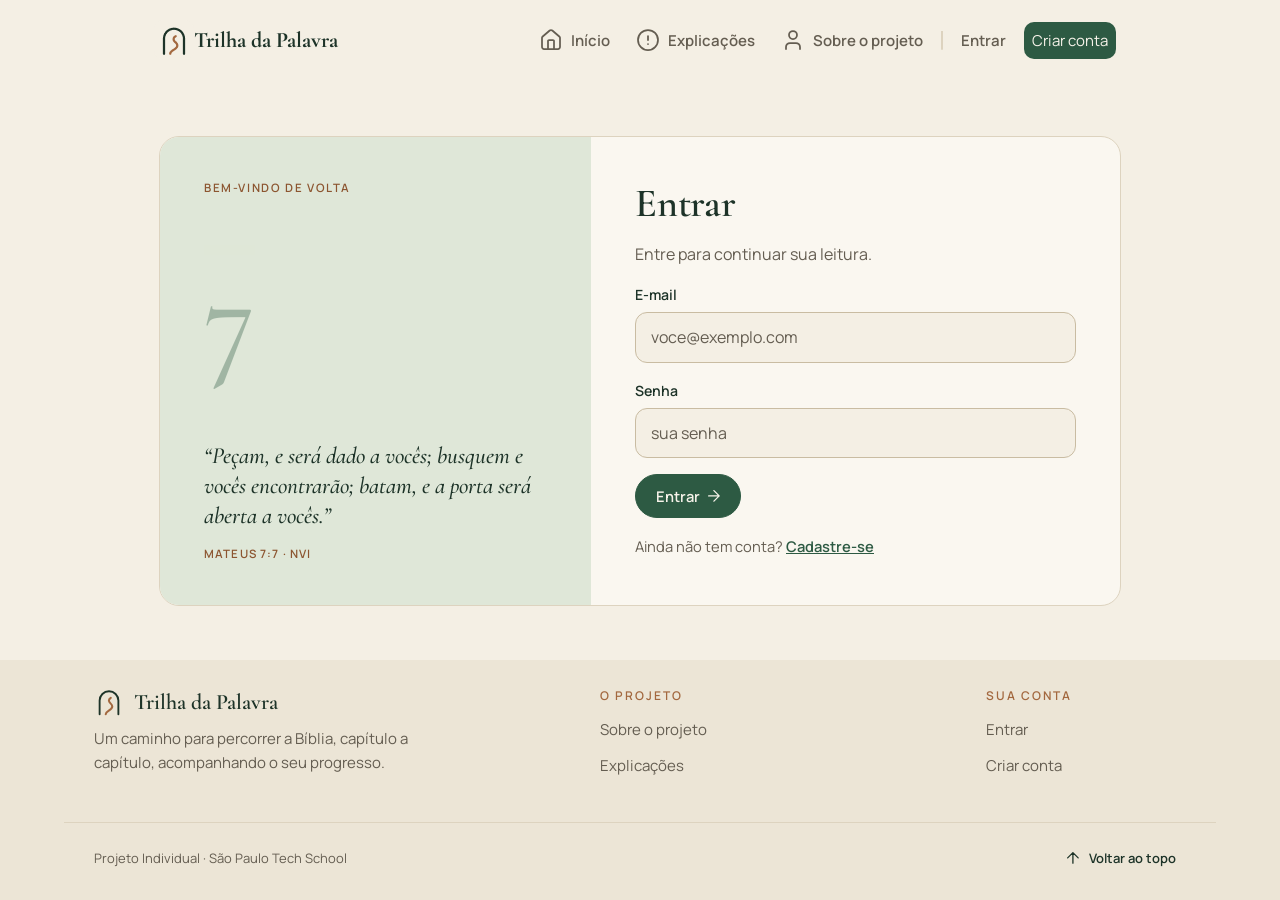
==== public/biblia.html @ 32810730 "feat: adiciona biblia.html e refatora links das páginas" ====
<!DOCTYPE html>
<html lang="pt-br">
<head>
    <meta charset="UTF-8">
    <meta name="viewport" content="width=device-width, initial-scale=1.0">
    <title>Bíblia - Trilha da Palavra</title>

    <link rel="stylesheet" href="./css/estilo.css">
    <link rel="stylesheet" href="./css/header.css">
    <link rel="stylesheet" href="./css/footer.css">
    <link rel="stylesheet" href="./css/biblia.css">

    <script src="./js/sessao.js"></script>
    <script>
        exigirLogin();
    </script>
</head>
<body>
    <header id="header" data-pagina="biblia"></header>
    <script src="./js/header.js"></script>

    <main class="biblia_container">
        <section class="biblia_titulo">
            <p class="biblia_titulo_rotulo">BÍBLIA</p>

            <h1>Livros e capítulos</h1>

            <p class="biblia_titulo_descricao">Escolha um livro e toque nos capítulos que você já leu na sua Bíblia. Toque de novo para desmarcar.</p>
        </section>

        <!-- PRÓXIMA LEITURA -->

        <section class="biblia_proxima">
            <span class="proxima_icone">
                <svg width="18" height="18" viewBox="0 0 18 18" fill="none" xmlns="http://www.w3.org/2000/svg">
                    <path d="M14.25 15.75L9 12.75L3.75 15.75V3.75C3.75 3.35218 3.90804 2.97064 4.18934 2.68934C4.47064 2.40804 4.85218 2.25 5.25 2.25H12.75C13.1478 2.25 13.5294 2.40804 13.8107 2.68934C14.092 2.97064 14.25 3.35218 14.25 3.75V15.75Z" stroke="currentColor" stroke-width="1.3125" stroke-linecap="round" stroke-linejoin="round"/>
                </svg>
            </span>

            <div class="proxima_texto">
                <p>Próxima leitura</p>

                <h2 id="proxima_nome">Carregando...</h2>
            </div>

            <div class="proxima_botoes">
                <button id="btn_marcar_proxima" class="botao botao_primario">
                    <svg width="18" height="18" viewBox="0 0 18 18" fill="none" xmlns="http://www.w3.org/2000/svg">
                        <path d="M15 4.5L6.75 12.75L3 9" stroke="currentColor" stroke-width="1.3125" stroke-linecap="round" stroke-linejoin="round"/>
                    </svg>

                    Marcar como lido
                </button>

                <button id="btn_abrir_proxima" class="botao">
                    Abrir
                </button>
            </div>
        </section>

        <section class="biblia_conteudo">

            <!-- LATERAL: BUSCA, TESTAMENTOS E LISTA DE LIVROS -->

            <aside class="biblia_lateral">
                <div class="lateral_busca">
                    <svg width="17" height="17" viewBox="0 0 17 17" fill="none" xmlns="http://www.w3.org/2000/svg">
                        <path d="M13.4583 7.79167C13.4583 10.9213 10.9213 13.4583 7.79167 13.4583C4.66205 13.4583 2.125 10.9213 2.125 7.79167C2.125 4.66205 4.66205 2.125 7.79167 2.125C10.9213 2.125 13.4583 4.66205 13.4583 7.79167Z" stroke="currentColor" stroke-width="1.23958" stroke-linecap="round" stroke-linejoin="round"/>
                        <path d="M14.875 14.875L11.8292 11.8292" stroke="currentColor" stroke-width="1.23958" stroke-linecap="round" stroke-linejoin="round"/>
                    </svg>

                    <input type="text" id="ipt_busca" placeholder="Buscar livro">
                </div>

                <div class="lateral_testamentos">
                    <button id="btn_antigo" class="ativo">Antigo</button>
                    <button id="btn_novo">Novo</button>
                </div>

                <p id="lista_titulo" class="lateral_rotulo">ANTIGO TESTAMENTO</p>

                <!-- O JavaScript gera a lista de livros com os dados do banco -->
                <ul id="lista_livros" class="lateral_livros"></ul>
            </aside>

            <!-- PAINEL DO LIVRO SELECIONADO -->

            <section class="biblia_livro">
                <div class="livro_topo">
                    <div>
                        <p id="livro_testamento" class="livro_rotulo">ANTIGO TESTAMENTO</p>

                        <h2 id="livro_nome">Gênesis</h2>
                    </div>

                    <div class="livro_setas">
                        <button id="btn_anterior" aria-label="Livro anterior" disabled>
                            <svg width="18" height="18" viewBox="0 0 18 18" fill="none" xmlns="http://www.w3.org/2000/svg">
                                <path d="M11.25 13.5L6.75 9L11.25 4.5" stroke="currentColor" stroke-width="1.3125" stroke-linecap="round" stroke-linejoin="round"/>
                            </svg>
                        </button>

                        <button id="btn_proximo" aria-label="Próximo livro">
                            <svg width="18" height="18" viewBox="0 0 18 18" fill="none" xmlns="http://www.w3.org/2000/svg">
                                <path d="M6.75 13.5L11.25 9L6.75 4.5" stroke="currentColor" stroke-width="1.3125" stroke-linecap="round" stroke-linejoin="round"/>
                            </svg>
                        </button>
                    </div>
                </div>

                <p id="livro_progresso" class="livro_progresso">12 de 50 capítulos lidos · 24%</p>

                <span class="livro_barra_grande"><span id="livro_barra" style="width: 24%"></span></span>

                <!-- O JavaScript gera um botão para cada capítulo do livro -->
                <div id="grade_capitulos" class="grade_capitulos"></div>

                <div class="livro_legenda">
                    <span><i class="legenda_lido"></i>Lido</span>
                    <span><i class="legenda_nao_lido"></i>Não lido</span>
                    <span><i class="legenda_proximo"></i>Próxima leitura</span>
                </div>

                <div class="livro_rodape">
                    <p>Marcou fora de ordem? Tudo bem: a próxima leitura é sempre o primeiro capítulo ainda não lido, na ordem da Bíblia.</p>

                    <button id="btn_marcar_livro" class="botao">
                        <svg width="18" height="18" viewBox="0 0 18 18" fill="none" xmlns="http://www.w3.org/2000/svg">
                            <path d="M15 4.5L6.75 12.75L3 9" stroke="currentColor" stroke-width="1.3125" stroke-linecap="round" stroke-linejoin="round"/>
                        </svg>

                        Marcar livro inteiro
                    </button>
                </div>
            </section>
        </section>
    </main>

    <footer id="footer" data-pagina="inicio"></footer>
    <script src="./js/footer.js"></script>

    <script>
        var idUsuario = sessionStorage.ID_USUARIO;

        var livros = [];
        var proxima = null;
        var idLivroAtual = null;
        var capitulosLidos = [];
        var testamentoAtual = "AT";

        var iconeCheck = `<svg class="capitulo_check" width="12" height="12" viewBox="0 0 12 12" fill="none" xmlns="http://www.w3.org/2000/svg"><path d="M10 3L4.5 8.5L2 6" stroke="currentColor" stroke-width="1.5" stroke-linecap="round" stroke-linejoin="round"/></svg>`;

        var iconeConcluido = `<svg width="14" height="14" viewBox="0 0 14 14" fill="none" xmlns="http://www.w3.org/2000/svg"><path d="M11.6667 3.5L5.25 9.91667L2.33333 7" stroke="currentColor" stroke-width="1.4" stroke-linecap="round" stroke-linejoin="round"/></svg>`;

        // 1. BUSCAR DADOS NO BANCO

        function carregarLivros() {
            return fetch(`/leituras/livros/${idUsuario}`)
                .then(function (resposta) {
                    return resposta.json();
                })
                .then(function (json) {
                    livros = json;
                });
        }

        function carregarProxima() {
            return fetch(`/leituras/proxima/${idUsuario}`)
                .then(function (resposta) {
                    return resposta.json();
                })
                .then(function (json) {
                    proxima = json;
                });
        }

        function carregarCapitulos() {
            return fetch(`/leituras/capitulos/${idUsuario}/${idLivroAtual}`)
                .then(function (resposta) {
                    return resposta.json();
                })
                .then(function (json) {
                    capitulosLidos = [];

                    for (var i = 0; i < json.length; i++) {
                        capitulosLidos.push(json[i].capitulo);
                    }
                });
        }

        // Depois de marcar ou desmarcar, busca tudo de novo e redesenha a tela
        function atualizarTela() {
            return Promise.all([carregarLivros(), carregarProxima(), carregarCapitulos()])
                .then(function () {
                    mostrarProxima();
                    mostrarLista();
                    mostrarLivro();
                })
                .catch(function (erro) {
                    console.log(erro);
                    alert("Não foi possível carregar suas leituras.");
                });
        }

        // 2. MOSTRAR NA TELA

        function buscarLivroPorId(id) {
            for (var i = 0; i < livros.length; i++) {
                if (livros[i].id_livro == id) {
                    return livros[i];
                }
            }

            return null;
        }

        // Tira os acentos para a busca achar "Gênesis" digitando "genesis"
        function semAcento(texto) {
            return texto.normalize("NFD").replace(/[̀-ͯ]/g, "").toLowerCase();
        }

        function mostrarProxima() {
            var titulo = document.getElementById("proxima_nome");
            var btnMarcar = document.getElementById("btn_marcar_proxima");
            var btnAbrir = document.getElementById("btn_abrir_proxima");

            if (proxima == null) {
                titulo.textContent = "Você leu a Bíblia inteira!";
                btnMarcar.disabled = true;
                btnAbrir.disabled = true;
            } else {
                titulo.textContent = `${proxima.nomeLivro} ${proxima.capitulo}`;
                btnMarcar.disabled = false;
                btnAbrir.disabled = false;
            }
        }

        function mostrarLista() {
            var busca = semAcento(document.getElementById("ipt_busca").value.trim());
            var titulo = document.getElementById("lista_titulo");
            var html = "";

            document.getElementById("btn_antigo").classList.toggle("ativo", testamentoAtual == "AT");
            document.getElementById("btn_novo").classList.toggle("ativo", testamentoAtual == "NT");

            if (busca != "") {
                titulo.textContent = "RESULTADOS DA BUSCA";
            } else if (testamentoAtual == "AT") {
                titulo.textContent = "ANTIGO TESTAMENTO";
            } else {
                titulo.textContent = "NOVO TESTAMENTO";
            }

            for (var i = 0; i < livros.length; i++) {
                var livro = livros[i];

                // Com busca, procura nos 66 livros; sem busca, só no testamento escolhido
                if (busca != "") {
                    if (!semAcento(livro.nome_livro).includes(busca)) {
                        continue;
                    }
                } else if (livro.testamento != testamentoAtual) {
                    continue;
                }

                var porcentagem = Math.round(livro.capitulos_lidos / livro.quantidade_capitulos * 100);
                var classes = "livro";
                var contagem = `${livro.capitulos_lidos}/${livro.quantidade_capitulos}`;

                if (livro.capitulos_lidos == livro.quantidade_capitulos) {
                    classes += " concluido";
                    contagem = `${iconeConcluido} Concluído`;
                }

                if (livro.id_livro == idLivroAtual) {
                    classes += " selecionado";
                }

                html += `
                    <li>
                        <button class="${classes}" onclick="abrirLivro(${livro.id_livro})">
                            <span class="livro_linha">
                                <span class="livro_nome">${livro.nome_livro}</span>
                                <span class="livro_contagem">${contagem}</span>
                            </span>
                            <span class="livro_barra"><span style="width: ${porcentagem}%"></span></span>
                        </button>
                    </li>
                `;
            }

            if (html == "") {
                html = `<li class="lateral_vazio">Nenhum livro encontrado.</li>`;
            }

            document.getElementById("lista_livros").innerHTML = html;
        }

        function mostrarLivro() {
            var livro = buscarLivroPorId(idLivroAtual);
            var lidos = capitulosLidos.length;
            var porcentagem = Math.round(lidos / livro.quantidade_capitulos * 100);
            var html = "";

            if (livro.testamento == "AT") {
                document.getElementById("livro_testamento").textContent = "ANTIGO TESTAMENTO";
            } else {
                document.getElementById("livro_testamento").textContent = "NOVO TESTAMENTO";
            }

            document.getElementById("livro_nome").textContent = livro.nome_livro;
            document.getElementById("livro_progresso").textContent = `${lidos} de ${livro.quantidade_capitulos} capítulos lidos · ${porcentagem}%`;
            document.getElementById("livro_barra").style.width = porcentagem + "%";

            for (var cap = 1; cap <= livro.quantidade_capitulos; cap++) {
                var classes = "capitulo";
                var conteudo = cap;

                if (capitulosLidos.includes(cap)) {
                    classes += " lido";
                    conteudo = cap + iconeCheck;
                } else if (proxima != null && proxima.idLivro == livro.id_livro && proxima.capitulo == cap) {
                    classes += " proximo";
                }

                html += `<button class="${classes}" onclick="alternarCapitulo(${cap})">${conteudo}</button>`;
            }

            document.getElementById("grade_capitulos").innerHTML = html;

            document.getElementById("btn_anterior").disabled = livro.id_livro == 1;
            document.getElementById("btn_proximo").disabled = livro.id_livro == 66;
            document.getElementById("btn_marcar_livro").disabled = lidos == livro.quantidade_capitulos;
        }

        // 3. AÇÕES DO USUÁRIO

        function abrirLivro(idLivro) {
            idLivroAtual = idLivro;
            testamentoAtual = buscarLivroPorId(idLivro).testamento;
            document.getElementById("ipt_busca").value = "";

            carregarCapitulos().then(function () {
                mostrarLista();
                mostrarLivro();
            });
        }

        function trocarTestamento(testamento) {
            testamentoAtual = testamento;
            document.getElementById("ipt_busca").value = "";
            mostrarLista();
        }

        // Envia um pedido que altera o banco e mostra o erro, se houver
        function enviarParaServidor(endereco, metodo, dados) {
            return fetch(endereco, {
                method: metodo,
                headers: {
                    "Content-Type": "application/json"
                },
                body: JSON.stringify(dados)
            }).then(function (resposta) {
                if (!resposta.ok) {
                    return resposta.text().then(function (texto) {
                        alert(texto);
                    });
                }
            });
        }

        function alternarCapitulo(capitulo) {
            var pedido;

            if (capitulosLidos.includes(capitulo)) {
                pedido = enviarParaServidor(`/leituras/desmarcar/${idUsuario}/${idLivroAtual}/${capitulo}`, "DELETE", {});
            } else {
                pedido = enviarParaServidor("/leituras/marcar", "POST", {
                    idUsuarioServer: idUsuario,
                    idLivroServer: idLivroAtual,
                    capituloServer: capitulo
                });
            }

            pedido.then(atualizarTela);
        }

        function marcarProxima() {
            enviarParaServidor("/leituras/marcar", "POST", {
                idUsuarioServer: idUsuario,
                idLivroServer: proxima.idLivro,
                capituloServer: proxima.capitulo
            }).then(atualizarTela);
        }

        function marcarLivroInteiro() {
            enviarParaServidor("/leituras/marcar-livro", "POST", {
                idUsuarioServer: idUsuario,
                idLivroServer: idLivroAtual
            }).then(atualizarTela);
        }

        // 4. LIGAR OS BOTÕES ÀS FUNÇÕES

        document.getElementById("btn_antigo").onclick = function () {
            trocarTestamento("AT");
        };

        document.getElementById("btn_novo").onclick = function () {
            trocarTestamento("NT");
        };

        document.getElementById("ipt_busca").oninput = mostrarLista;

        document.getElementById("btn_anterior").onclick = function () {
            abrirLivro(idLivroAtual - 1);
        };

        document.getElementById("btn_proximo").onclick = function () {
            abrirLivro(idLivroAtual + 1);
        };

        document.getElementById("btn_marcar_proxima").onclick = marcarProxima;

        document.getElementById("btn_abrir_proxima").onclick = function () {
            abrirLivro(proxima.idLivro);
        };

        document.getElementById("btn_marcar_livro").onclick = marcarLivroInteiro;

        // 5. INÍCIO: carrega os livros e abre o livro da próxima leitura

        Promise.all([carregarLivros(), carregarProxima()])
            .then(function () {
                mostrarProxima();

                if (proxima != null) {
                    abrirLivro(proxima.idLivro);
                } else {
                    abrirLivro(1);
                }
            })
            .catch(function (erro) {
                console.log(erro);
                alert("Não foi possível carregar suas leituras.");
            });
    </script>
</body>
</html>
---- public/css/estilo.css ----
@import url('https://fonts.googleapis.com/css2?family=Cormorant+Garamond:ital,wght@0,300..700;1,300..700&family=Manrope:wght@200..800&display=swap');

body {
  margin: 0;
  padding: 0;
  background-color: #F4EFE4;
  display: flex;
  flex-direction: column;
  min-height: 100vh;
}

:root {
  --header: 80px;

  --heading: #1D3328;
  --muted: #645D51;
}

.agora {
  font-weight: 800;
}
---- public/css/header.css ----
#header {
    height: var(--header);
    display: flex;
    justify-content: space-evenly;
    align-items: center;
    position: sticky;
    top: 0;
    z-index: 100;
    background-color: #F4EFE4;
    border-bottom: 1px solid transparent;
    transition: border-color 0.3s;
}

#header.rolando {
    border-bottom-color: #E5D9C3;
}

.section_logo {
    display: flex;
    align-items: center;
}

.section_logo p {
    font-family: 'Cormorant Garamond';
    font-size: 22px;
    font-weight: bold;
    color: var(--heading);
}

.nav_links ul {
    display: flex;
    align-items: center;
    gap: 10px;
}

.text, a {
    display: inline-flex;
    text-decoration: none;
}

.nav_links .li a {
    display: inline-flex;
    align-items: center;
    gap: 8px;
    text-decoration: none;
    color: var(--muted);
    font-size: 15px;
    font-family: 'Manrope';
    font-weight: 600;
    padding: 8px;
    transition: 0.5s all;
}

.nav_links .li a:hover {
    background-color: #E9E1D0;
    color: var(--heading);
    border-radius: 10px;
}

.span_divisor {
    transform: scaleY(0.7);
    border: 1px solid #DDD3BF;
    height: 25px;
}

.login a {
    background-color: #2D5A43;
    color: #F7F3EA;
    font-family: 'Manrope';
    padding: 8px;
    border-radius: 10px;
    font-size: 15px;
    transition: 0.5s all;
}

.login a:hover {
    background-color: #234836;
}
---- public/css/footer.css ----
footer {
    display: flex;
    justify-content: center;
    align-items: center;
    height: 240px;
    margin-top: auto;
    background-color: #ECE5D6;
}

footer p {
    margin: 0;
}

footer .container_footer {
    display: flex;
    justify-content: center;
    align-items: center;
    flex-direction: column;
    width: 1240px;
    max-width: 90%;
}

.container_footer .container_info {
    display: flex;
    justify-content: space-between;
    align-items: flex-start;
    width: 100%;
    padding: 0 30px;
    box-sizing: border-box;
}

/* SOBRE */

.container_info .section_sobre {
    display: flex;
    flex-direction: column;
    width: 320px;
    gap: 10px;
}

.section_sobre a {
    display: flex;
    align-items: center;
    height: 30px;
    font-family: 'Cormorant Garamond';
    font-size: 22px;
    font-weight: 600;
    color: var(--heading);
    gap: 10px;
}

.section_sobre .descricao_sobre {
    font-family: 'Manrope';
    font-size: 15px;
    line-height: 1.6;
    color: var(--muted);
}

/* PROJETO E CONTA */

.container_info .section_projeto,
.container_info .section_conta {
    display: flex;
    flex-direction: column;
    gap: 15px;
    width: 200px;
    height: 105px;
}

.section_projeto p,
.section_conta p {
    font-family: 'Manrope';
    font-size: 12px;
    font-weight: 600;
    letter-spacing: 2px;
    color: #A3683F;
}

.section_projeto a,
.section_conta a {
    font-family: 'Manrope';
    font-size: 15px;
    color: var(--muted);
    transition: 0.3s all;
}

.section_projeto a:hover,
.section_conta a:hover {
    color: var(--heading);
}

/* DIVISOR */

.container_footer .divisor_footer {
    width: 100%;
    border-top: 1px solid #DDD3BF;
    margin: 30px 0 20px;
}

/* REFERÊNCIAS */

.container_footer .section_referencias {
    display: flex;
    justify-content: space-between;
    align-items: center;
    width: 100%;
    padding: 0 30px;
    box-sizing: border-box;
}

.section_referencias p {
    font-family: 'Manrope';
    font-size: 13px;
    color: var(--muted);
}

.section_referencias .voltar_topo {
    display: inline-flex;
    align-items: center;
    gap: 10px;
    font-family: 'Manrope';
    font-size: 13px;
    font-weight: 600;
    color: var(--heading);
    padding: 6px 10px;
    border-radius: 10px;
    transition: 0.3s all;
}

.section_referencias .voltar_topo:hover {
    background-color: #E2D9C5;
}
---- public/css/biblia.css ----
/* BÍBLIA - BIBLIA.HTML */

.biblia_container {
    display: flex;
    flex-direction: column;
    width: 1176px;
    max-width: 90%;
    margin: 0 auto;
    padding: 30px 0 80px;
    box-sizing: border-box;
}

.biblia_container p,
.biblia_container h1,
.biblia_container h2,
.biblia_container ul {
    margin: 0;
}

.biblia_container button {
    font-family: 'Manrope';
    cursor: pointer;
}

/* TÍTULO */

.biblia_titulo {
    display: flex;
    flex-direction: column;
    gap: 12px;
}

.biblia_titulo .biblia_titulo_rotulo {
    font-family: 'Manrope';
    font-size: 11.52px;
    font-weight: 600;
    letter-spacing: 1.6px;
    color: #8C5530;
}

.biblia_titulo h1 {
    font-family: 'Cormorant Garamond';
    font-size: 49.6px;
    font-weight: 600;
    line-height: 1.1;
    letter-spacing: -0.25px;
    color: var(--heading);
}

.biblia_titulo .biblia_titulo_descricao {
    max-width: 585px;
    font-family: 'Manrope';
    font-size: 16px;
    line-height: 26.5px;
    color: var(--muted);
}

/* BOTÕES */

.biblia_container .botao {
    display: inline-flex;
    align-items: center;
    gap: 8px;
    height: 38px;
    padding: 0 15px;
    font-size: 13.76px;
    font-weight: 600;
    color: var(--heading);
    background-color: transparent;
    border: 1px solid #C9BCA2;
    border-radius: 999px;
    transition: 0.3s all;
}

.biblia_container .botao:hover {
    background-color: #E9E1D0;
}

.biblia_container .botao_primario {
    color: #F7F3EA;
    background-color: #2D5A43;
    border-color: #2D5A43;
}

.biblia_container .botao_primario:hover {
    background-color: #234836;
}

.biblia_container .botao:disabled {
    opacity: 0.5;
    cursor: default;
}

/* PRÓXIMA LEITURA */

.biblia_container .biblia_proxima {
    display: flex;
    align-items: center;
    gap: 16px;
    margin-top: 32px;
    padding: 18px 24px;
    background-color: #DFE7D8;
    border: 1px solid #C8D6C2;
    border-radius: 14px;
}

.biblia_proxima .proxima_icone {
    display: flex;
    justify-content: center;
    align-items: center;
    flex-shrink: 0;
    width: 44px;
    height: 44px;
    color: #8C5530;
    background-color: #FAF7F0;
    border-radius: 50%;
}

.biblia_proxima .proxima_texto {
    flex: 1;
}

.proxima_texto p {
    font-family: 'Manrope';
    font-size: 12.8px;
    color: var(--muted);
}

.proxima_texto h2 {
    font-family: 'Cormorant Garamond';
    font-size: 24.8px;
    font-weight: 600;
    line-height: 27.5px;
    color: var(--heading);
}

.biblia_proxima .proxima_botoes {
    display: flex;
    gap: 10px;
}

/* CONTEÚDO: LATERAL + PAINEL */

.biblia_container .biblia_conteudo {
    display: grid;
    grid-template-columns: 300px 1fr;
    align-items: start;
    gap: 32px;
    margin-top: 32px;
}

/* LATERAL */

.biblia_lateral {
    display: flex;
    flex-direction: column;
}

.biblia_lateral .lateral_busca {
    position: relative;
    display: flex;
    align-items: center;
}

.lateral_busca svg {
    position: absolute;
    left: 14px;
    color: var(--muted);
}

.lateral_busca input {
    width: 100%;
    height: 48.5px;
    padding: 0 16px 0 41px;
    box-sizing: border-box;
    font-family: 'Manrope';
    font-size: 16px;
    color: var(--heading);
    background-color: #FAF7F0;
    border: 1px solid #DDD3BF;
    border-radius: 999px;
    outline: none;
}

.lateral_busca input:focus {
    border-color: #A3683F;
}

.biblia_lateral .lateral_testamentos {
    display: flex;
    margin-top: 12px;
    padding: 4px;
    background-color: #E9E1D0;
    border-radius: 22px;
}

.lateral_testamentos button {
    flex: 1;
    height: 36px;
    font-size: 13.44px;
    font-weight: 600;
    color: var(--muted);
    background-color: transparent;
    border: none;
    border-radius: 18px;
}

.lateral_testamentos button.ativo {
    color: var(--heading);
    background-color: #FAF7F0;
    box-shadow: 0 8px 24px -12px rgba(40, 36, 28, 0.18), 0 1px 2px rgba(40, 36, 28, 0.05);
}

.biblia_lateral .lateral_rotulo {
    margin: 27px 12px 10px;
    font-family: 'Manrope';
    font-size: 11.2px;
    font-weight: 600;
    letter-spacing: 1.57px;
    color: #8C5530;
}

/* A lista tem altura máxima e rola sozinha, sem esticar a página */

.biblia_lateral .lateral_livros {
    display: flex;
    flex-direction: column;
    gap: 2px;
    max-height: 620px;
    padding: 0;
    overflow-y: auto;
    list-style: none;
}

.lateral_livros .livro {
    display: flex;
    flex-direction: column;
    gap: 8px;
    width: 100%;
    padding: 10px 12px 12px;
    text-align: left;
    background-color: transparent;
    border: 1px solid transparent;
    border-radius: 10px;
}

.lateral_livros .livro:hover {
    background-color: #FAF7F0;
}

.lateral_livros .livro.selecionado {
    background-color: #FAF7F0;
    border-color: #DDD3BF;
    box-shadow: 0 8px 24px -12px rgba(40, 36, 28, 0.18), 0 1px 2px rgba(40, 36, 28, 0.05);
}

.livro .livro_linha {
    display: flex;
    justify-content: space-between;
    align-items: center;
}

.livro .livro_nome {
    font-size: 14.88px;
    font-weight: 600;
    color: var(--heading);
}

.livro .livro_contagem {
    display: flex;
    align-items: center;
    gap: 4px;
    font-size: 12.48px;
    color: var(--muted);
}

.livro.concluido .livro_contagem {
    font-weight: 600;
    color: #2D5A43;
}

.livro .livro_barra {
    display: block;
    height: 3px;
    overflow: hidden;
    background-color: #E9E1D0;
    border-radius: 2px;
}

.livro_barra span {
    display: block;
    height: 100%;
    background-color: #2D5A43;
}

.lateral_livros .lateral_vazio {
    padding: 12px;
    font-family: 'Manrope';
    font-size: 14px;
    color: var(--muted);
}

/* PAINEL DO LIVRO */

.biblia_conteudo .biblia_livro {
    padding: 32px;
    background-color: #FAF7F0;
    border: 1px solid #DDD3BF;
    border-radius: 20px;
}

.biblia_livro .livro_topo {
    display: flex;
    justify-content: space-between;
    align-items: flex-start;
}

.livro_topo .livro_rotulo {
    font-family: 'Manrope';
    font-size: 11.52px;
    font-weight: 600;
    letter-spacing: 1.6px;
    color: #8C5530;
}

.livro_topo h2 {
    margin-top: 6px;
    font-family: 'Cormorant Garamond';
    font-size: 41.6px;
    font-weight: 600;
    line-height: 46px;
    letter-spacing: -0.2px;
    color: var(--heading);
}

.livro_topo .livro_setas {
    display: flex;
    gap: 12px;
}

.livro_setas button {
    display: flex;
    justify-content: center;
    align-items: center;
    width: 36px;
    height: 36px;
    color: var(--heading);
    background-color: transparent;
    border: none;
    border-radius: 50%;
    transition: 0.3s all;
}

.livro_setas button:hover {
    background-color: #E9E1D0;
}

.livro_setas button:disabled {
    opacity: 0.35;
    cursor: default;
    background-color: transparent;
}

.biblia_livro .livro_progresso {
    margin-top: 24px;
    font-family: 'Manrope';
    font-size: 14.4px;
    color: var(--muted);
}

.biblia_livro .livro_barra_grande {
    display: block;
    height: 6px;
    margin-top: 10px;
    overflow: hidden;
    background-color: #E9E1D0;
    border-radius: 3px;
}

.livro_barra_grande span {
    display: block;
    height: 100%;
    background-color: #2D5A43;
    transition: 0.3s width;
}

/* GRADE DE CAPÍTULOS: 13 colunas, como no Figma */

.biblia_livro .grade_capitulos {
    display: grid;
    grid-template-columns: repeat(13, 1fr);
    gap: 8px;
    margin-top: 24px;
}

.grade_capitulos .capitulo {
    position: relative;
    height: 52px;
    font-size: 16px;
    color: #2A2925;
    background-color: #F4EFE4;
    border: 1px solid #DDD3BF;
    border-radius: 12px;
    transition: 0.2s all;
}

.grade_capitulos .capitulo:hover {
    border-color: #C9BCA2;
}

.grade_capitulos .capitulo.lido {
    color: #F7F3EA;
    background-color: #2D5A43;
    border-color: #2D5A43;
}

.grade_capitulos .capitulo.proximo {
    color: #8C5530;
    background-color: #F1E1CF;
    border: 2px dashed #A3683F;
}

.capitulo .capitulo_check {
    position: absolute;
    top: 6px;
    right: 6px;
}

/* LEGENDA */

.biblia_livro .livro_legenda {
    display: flex;
    gap: 20px;
    margin-top: 28px;
}

.livro_legenda span {
    display: flex;
    align-items: center;
    gap: 8px;
    font-family: 'Manrope';
    font-size: 12.8px;
    color: var(--muted);
}

.livro_legenda i {
    width: 14px;
    height: 14px;
    box-sizing: border-box;
    border-radius: 4px;
}

.livro_legenda .legenda_lido {
    background-color: #2D5A43;
}

.livro_legenda .legenda_nao_lido {
    background-color: #F4EFE4;
    border: 1px solid #DDD3BF;
}

.livro_legenda .legenda_proximo {
    background-color: #F1E1CF;
    border: 2px dashed #A3683F;
}

/* RODAPÉ DO PAINEL */

.biblia_livro .livro_rodape {
    display: flex;
    justify-content: space-between;
    align-items: center;
    gap: 24px;
    margin-top: 24px;
    padding-top: 20px;
    border-top: 1px solid #DDD3BF;
}

.livro_rodape p {
    max-width: 377px;
    font-family: 'Manrope';
    font-size: 13.44px;
    line-height: 22px;
    color: var(--muted);
}
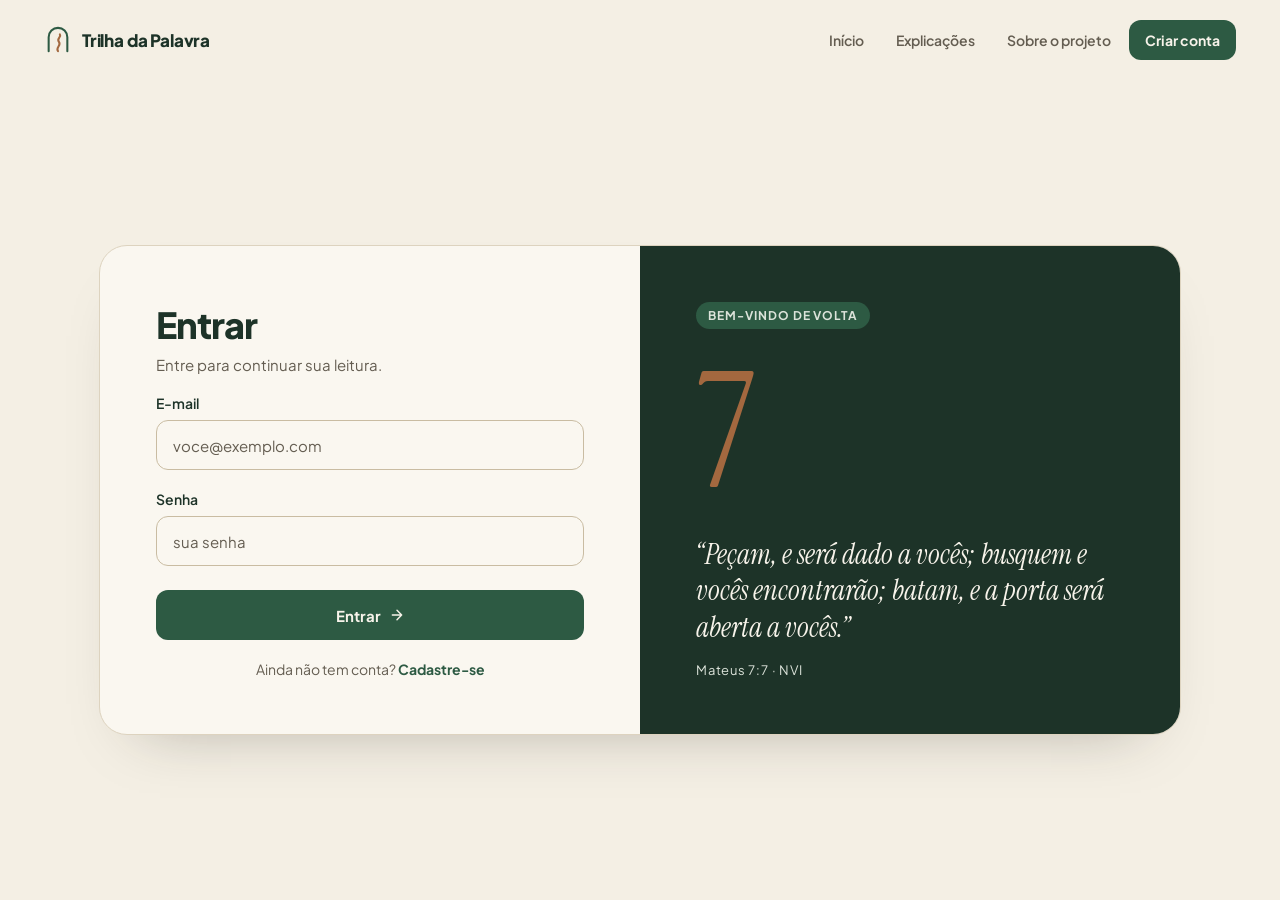
==== commit 3c9f5aca: "feat: atualiza a página da bíblia conforme o trilha_v3" ====
--- a/public/biblia.html
+++ b/public/biblia.html
@@ -135,9 +135,6 @@
             </section>
         </section>
     </main>
-
-    <footer id="footer" data-pagina="inicio"></footer>
-    <script src="./js/footer.js"></script>
 
     <script>
         var idUsuario = sessionStorage.ID_USUARIO;
--- a/public/css/estilo.css
+++ b/public/css/estilo.css
@@ -1,21 +1,95 @@
+/* fontes antigas: remover quando nenhum CSS usar mais Manrope ou Cormorant Garamond */
 @import url('https://fonts.googleapis.com/css2?family=Cormorant+Garamond:ital,wght@0,300..700;1,300..700&family=Manrope:wght@200..800&display=swap');
 
+/* fontes do trilha_v3 */
+@import url("https://fonts.googleapis.com/css2?family=Plus+Jakarta+Sans:wght@400;500;600;700;800&family=Instrument+Serif:ital@0;1&display=swap");
+
 body {
-  margin: 0;
-  padding: 0;
-  background-color: #F4EFE4;
-  display: flex;
-  flex-direction: column;
-  min-height: 100vh;
+    margin: 0;
+    padding: 0;
+    background-color: var(--fundo_pagina);
+    display: flex;
+    flex-direction: column;
+    min-height: 100vh;
 }
 
 :root {
-  --header: 80px;
+    --header: 80px;
 
-  --heading: #1D3328;
-  --muted: #645D51;
+    /* fundos */
+    --fundo_pagina: #F4EFE4;
+    --fundo_superficie: #FAF7F0;
+    --fundo_segmento: #E9E1D0;
+
+    /* textos */
+    --texto_principal: #1D3328;
+    --texto_secundario: #645D51;
+    --texto_desativado: #B4AD9C;
+    --texto_escuro: #2A2925;
+    --texto_sobre_cor: #F7F3EA;
+
+    /* bordas */
+    --borda_padrao: #DDD3BF;
+    --borda_campo: #C9BCA2;
+
+    /* marca */
+    --verde: #2D5A43;
+    --verde_escuro: #234836;
+    --verde_suave: #DFE7D8;
+    --verde_borda: #C8D6C2;
+    --verde_medio: #8FAF96;
+    --verde_claro: #DCE3DA;
+
+    /* destaque */
+    --cobre: #A3683F;
+    --cobre_escuro: #8C5530;
+    --cobre_suave: #F1E1CF;
+
+    /* status */
+    --erro: #A33B2E;
+    --erro_suave: #F5E1DC;
+
+    /* fontes */
+    --fonte_texto: "Plus Jakarta Sans", sans-serif;
+    --fonte_destaque: "Instrument Serif", serif;
+
+    /* espaçamentos */
+    --espaco_4: 4px;
+    --espaco_6: 6px;
+    --espaco_8: 8px;
+    --espaco_10: 10px;
+    --espaco_12: 12px;
+    --espaco_14: 14px;
+    --espaco_16: 16px;
+    --espaco_18: 18px;
+    --espaco_20: 20px;
+    --espaco_22: 22px;
+    --espaco_24: 24px;
+    --espaco_26: 26px;
+    --espaco_28: 28px;
+    --espaco_30: 30px;
+    --espaco_32: 32px;
+    --espaco_36: 36px;
+    --espaco_40: 40px;
+    --espaco_44: 44px;
+    --espaco_48: 48px;
+    --espaco_56: 56px;
+    --espaco_64: 64px;
+    --espaco_72: 72px;
+    --espaco_80: 80px;
+    --espaco_88: 88px;
+    --espaco_96: 96px;
+
+    /* sombras */
+    --sombra_card: 0 8px 24px -16px rgba(40, 36, 28, 0.25);
+    --sombra_janela: 0 30px 60px -40px rgba(40, 36, 28, 0.35);
+    --sombra_leve: 0 1px 2px rgba(40, 36, 28, 0.1);
+
+    /* temporário: trocar nos CSS das páginas e apagar */
+    --heading: var(--texto_principal);
+    --muted: var(--texto_secundario);
 }
 
 .agora {
-  font-weight: 800;
+    font-weight: 800;
 }
--- a/public/css/header.css
+++ b/public/css/header.css
@@ -1,78 +1,234 @@
+/* HEADER - HEADER.JS */
+
+/* links de todo o site (regra antiga, usada também pelas páginas) */
+a {
+    display: inline-flex;
+    text-decoration: none;
+}
+
 #header {
-    height: var(--header);
-    display: flex;
-    justify-content: space-evenly;
-    align-items: center;
     position: sticky;
     top: 0;
     z-index: 100;
-    background-color: #F4EFE4;
-    border-bottom: 1px solid transparent;
-    transition: border-color 0.3s;
-}
-
-#header.rolando {
-    border-bottom-color: #E5D9C3;
-}
+    width: 100%;
+    max-width: 1240px;
+    margin: 0 auto;
+    padding: var(--espaco_20) var(--espaco_24) 0;
+    box-sizing: border-box;
+    font-family: var(--fonte_texto);
+}
+
+/* caixa clara do header */
+
+.header_conteudo {
+    display: flex;
+    justify-content: space-between;
+    align-items: center;
+    gap: var(--espaco_16);
+    padding: var(--espaco_10) var(--espaco_10) var(--espaco_10) var(--espaco_18);
+    background-color: var(--fundo_superficie);
+    border: 1px solid var(--borda_padrao);
+    border-radius: 16px;
+    box-shadow: var(--sombra_card);
+}
+
+/* LOGO */
 
 .section_logo {
-    display: flex;
-    align-items: center;
-}
-
-.section_logo p {
-    font-family: 'Cormorant Garamond';
-    font-size: 22px;
-    font-weight: bold;
-    color: var(--heading);
-}
-
-.nav_links ul {
-    display: flex;
-    align-items: center;
-    gap: 10px;
-}
-
-.text, a {
-    display: inline-flex;
-    text-decoration: none;
-}
-
-.nav_links .li a {
-    display: inline-flex;
-    align-items: center;
-    gap: 8px;
-    text-decoration: none;
-    color: var(--muted);
-    font-size: 15px;
-    font-family: 'Manrope';
+    align-items: center;
+    gap: var(--espaco_10);
+    font-size: 17px;
+    font-weight: 800;
+    letter-spacing: -0.01em;
+    color: var(--texto_principal);
+}
+
+.logo_arco {
+    stroke: var(--verde);
+}
+
+.logo_caminho {
+    stroke: var(--cobre);
+}
+
+/* LINKS */
+
+.nav_links {
+    display: flex;
+    align-items: center;
+    gap: var(--espaco_4);
+    font-size: 14px;
     font-weight: 600;
-    padding: 8px;
-    transition: 0.5s all;
-}
-
-.nav_links .li a:hover {
-    background-color: #E9E1D0;
-    color: var(--heading);
+}
+
+.header_link {
+    padding: var(--espaco_10) var(--espaco_14);
     border-radius: 10px;
-}
-
-.span_divisor {
-    transform: scaleY(0.7);
-    border: 1px solid #DDD3BF;
-    height: 25px;
-}
-
-.login a {
-    background-color: #2D5A43;
-    color: #F7F3EA;
-    font-family: 'Manrope';
-    padding: 8px;
-    border-radius: 10px;
-    font-size: 15px;
-    transition: 0.5s all;
-}
-
-.login a:hover {
-    background-color: #234836;
-}+    color: var(--texto_secundario);
+    transition: 0.3s all;
+}
+
+.header_link:hover {
+    background-color: var(--fundo_pagina);
+    color: var(--texto_principal);
+}
+
+.header_link_escuro,
+.header_link_ativo {
+    color: var(--texto_principal);
+}
+
+.header_link_ativo {
+    background-color: var(--fundo_pagina);
+}
+
+.header_divisor {
+    width: 1px;
+    height: 22px;
+    margin: 0 var(--espaco_6);
+    background-color: var(--borda_padrao);
+}
+
+.header_ola {
+    padding: var(--espaco_10) var(--espaco_14);
+    color: var(--texto_principal);
+}
+
+/* BOTÕES */
+
+.header_botao {
+    align-items: center;
+    height: 40px;
+    padding: 0 var(--espaco_16);
+    box-sizing: border-box;
+    border-radius: 12px;
+    background-color: var(--verde);
+    color: var(--texto_sobre_cor);
+    font-weight: 700;
+    transition: 0.3s all;
+}
+
+.header_botao:hover {
+    background-color: var(--verde_escuro);
+}
+
+.header_botao_claro {
+    background-color: var(--fundo_superficie);
+    border: 1px solid var(--borda_padrao);
+    color: var(--texto_principal);
+}
+
+.header_botao_claro:hover {
+    background-color: var(--fundo_pagina);
+}
+
+/* HEADER SIMPLES (ENTRAR E CRIAR CONTA) */
+
+#header.header_simples {
+    position: static;
+    padding-bottom: var(--espaco_20);
+}
+
+.header_simples .header_conteudo {
+    padding: 0;
+    background-color: transparent;
+    border: none;
+    box-shadow: none;
+}
+
+/* MENU LATERAL (BÍBLIA) */
+
+/* fica à esquerda, com a altura da tela, e não rola junto com a página */
+#header.header_lateral {
+    display: flex;
+    flex-direction: column;
+    flex-shrink: 0;
+    gap: var(--espaco_28);
+    width: 240px;
+    max-width: none;
+    height: 100vh;
+    margin: 0;
+    padding: var(--espaco_24) var(--espaco_16);
+    background-color: var(--fundo_superficie);
+    border-right: 1px solid var(--borda_padrao);
+}
+
+.menu_logo {
+    align-items: center;
+    gap: var(--espaco_10);
+    padding: 0 var(--espaco_8);
+    font-size: 16px;
+    font-weight: 800;
+    color: var(--texto_principal);
+}
+
+.menu_links {
+    display: flex;
+    flex-direction: column;
+    gap: var(--espaco_4);
+}
+
+.menu_link {
+    align-items: center;
+    gap: var(--espaco_12);
+    padding: var(--espaco_10) var(--espaco_14);
+    border-radius: 12px;
+    font-size: 14px;
+    font-weight: 600;
+    color: var(--texto_secundario);
+    transition: 0.3s all;
+}
+
+.menu_link:hover {
+    background-color: var(--fundo_pagina);
+    color: var(--texto_principal);
+}
+
+.menu_link.header_link_ativo {
+    background-color: var(--verde_suave);
+    color: var(--verde_escuro);
+}
+
+/* cartão do usuário, sempre no fim do menu */
+.menu_usuario {
+    display: flex;
+    align-items: center;
+    gap: var(--espaco_10);
+    margin-top: auto;
+    padding: var(--espaco_12);
+    border: 1px solid var(--borda_padrao);
+    border-radius: 14px;
+}
+
+.menu_inicial {
+    display: flex;
+    justify-content: center;
+    align-items: center;
+    flex-shrink: 0;
+    width: 36px;
+    height: 36px;
+    border-radius: 50%;
+    background-color: var(--verde_suave);
+    font-weight: 800;
+    color: var(--verde);
+}
+
+.menu_ola {
+    flex-grow: 1;
+    margin: 0;
+    font-size: 14px;
+    font-weight: 700;
+    color: var(--texto_principal);
+}
+
+.menu_sair {
+    font-size: 13px;
+    font-weight: 700;
+    color: var(--texto_secundario);
+    transition: 0.3s all;
+}
+
+.menu_sair:hover {
+    color: var(--texto_principal);
+}
+
--- a/public/css/footer.css
+++ b/public/css/footer.css
@@ -1,10 +1,10 @@
+/* FOOTER - FOOTER.JS */
+
 footer {
-    display: flex;
-    justify-content: center;
-    align-items: center;
-    height: 240px;
     margin-top: auto;
-    background-color: #ECE5D6;
+    background-color: var(--fundo_superficie);
+    border-top: 1px solid var(--borda_padrao);
+    font-family: var(--fonte_texto);
 }
 
 footer p {
@@ -12,89 +12,66 @@
 }
 
 footer .container_footer {
-    display: flex;
-    justify-content: center;
-    align-items: center;
-    flex-direction: column;
-    width: 1240px;
-    max-width: 90%;
+    max-width: 1240px;
+    margin: 0 auto;
+    padding: 0 var(--espaco_24);
+    box-sizing: border-box;
 }
 
 .container_footer .container_info {
     display: flex;
     justify-content: space-between;
-    align-items: flex-start;
-    width: 100%;
-    padding: 0 30px;
-    box-sizing: border-box;
+    gap: var(--espaco_32);
+    padding: var(--espaco_48) 0 var(--espaco_32);
 }
 
 /* SOBRE */
 
 .container_info .section_sobre {
-    display: flex;
-    flex-direction: column;
-    width: 320px;
-    gap: 10px;
+    max-width: 320px;
 }
 
-.section_sobre a {
-    display: flex;
-    align-items: center;
-    height: 30px;
-    font-family: 'Cormorant Garamond';
-    font-size: 22px;
-    font-weight: 600;
-    color: var(--heading);
-    gap: 10px;
+.section_sobre .titulo_sobre {
+    font-size: 17px;
+    font-weight: 800;
+    color: var(--texto_principal);
 }
 
 .section_sobre .descricao_sobre {
-    font-family: 'Manrope';
-    font-size: 15px;
+    margin-top: var(--espaco_10);
+    font-size: 14px;
     line-height: 1.6;
-    color: var(--muted);
+    color: var(--texto_secundario);
 }
 
-/* PROJETO E CONTA */
+/* O PROJETO E SUA CONTA */
 
-.container_info .section_projeto,
-.container_info .section_conta {
+.container_info .container_colunas {
+    display: flex;
+    gap: var(--espaco_64);
+}
+
+.container_colunas .coluna_footer {
     display: flex;
     flex-direction: column;
-    gap: 15px;
-    width: 200px;
-    height: 105px;
+    gap: var(--espaco_10);
+    font-size: 14px;
 }
 
-.section_projeto p,
-.section_conta p {
-    font-family: 'Manrope';
+.coluna_footer .titulo_coluna {
     font-size: 12px;
-    font-weight: 600;
-    letter-spacing: 2px;
-    color: #A3683F;
+    font-weight: 700;
+    letter-spacing: 0.1em;
+    color: var(--texto_secundario);
 }
 
-.section_projeto a,
-.section_conta a {
-    font-family: 'Manrope';
-    font-size: 15px;
-    color: var(--muted);
+.coluna_footer a {
+    color: var(--texto_principal);
     transition: 0.3s all;
 }
 
-.section_projeto a:hover,
-.section_conta a:hover {
-    color: var(--heading);
-}
-
-/* DIVISOR */
-
-.container_footer .divisor_footer {
-    width: 100%;
-    border-top: 1px solid #DDD3BF;
-    margin: 30px 0 20px;
+.coluna_footer a:hover {
+    color: var(--verde);
 }
 
 /* REFERÊNCIAS */
@@ -102,31 +79,17 @@
 .container_footer .section_referencias {
     display: flex;
     justify-content: space-between;
-    align-items: center;
-    width: 100%;
-    padding: 0 30px;
-    box-sizing: border-box;
-}
-
-.section_referencias p {
-    font-family: 'Manrope';
+    padding-bottom: var(--espaco_32);
     font-size: 13px;
-    color: var(--muted);
+    color: var(--texto_secundario);
 }
 
 .section_referencias .voltar_topo {
-    display: inline-flex;
-    align-items: center;
-    gap: 10px;
-    font-family: 'Manrope';
-    font-size: 13px;
     font-weight: 600;
-    color: var(--heading);
-    padding: 6px 10px;
-    border-radius: 10px;
+    color: var(--texto_principal);
     transition: 0.3s all;
 }
 
 .section_referencias .voltar_topo:hover {
-    background-color: #E2D9C5;
+    color: var(--verde);
 }
--- a/public/css/biblia.css
+++ b/public/css/biblia.css
@@ -1,58 +1,58 @@
 /* BÍBLIA - BIBLIA.HTML */
 
+/* menu lateral à esquerda e conteúdo à direita */
+body {
+    flex-direction: row;
+}
+
 .biblia_container {
     display: flex;
     flex-direction: column;
-    width: 1176px;
-    max-width: 90%;
+    flex: 1;
+    gap: var(--espaco_22);
+    min-width: 0;
+    /* largura máxima (1080px + 40px de cada lado), centralizada no espaço ao lado do menu */
+    max-width: 1160px;
     margin: 0 auto;
-    padding: 30px 0 80px;
+    padding: var(--espaco_36) var(--espaco_40) var(--espaco_56);
     box-sizing: border-box;
-}
-
-.biblia_container p,
-.biblia_container h1,
-.biblia_container h2,
-.biblia_container ul {
+    font-family: var(--fonte_texto);
+    color: var(--texto_principal);
+}
+
+main p,
+main h1,
+main h2,
+main ul {
     margin: 0;
 }
 
 .biblia_container button {
-    font-family: 'Manrope';
+    font-family: var(--fonte_texto);
     cursor: pointer;
 }
 
 /* TÍTULO */
 
-.biblia_titulo {
-    display: flex;
-    flex-direction: column;
-    gap: 12px;
-}
-
-.biblia_titulo .biblia_titulo_rotulo {
-    font-family: 'Manrope';
-    font-size: 11.52px;
-    font-weight: 600;
-    letter-spacing: 1.6px;
-    color: #8C5530;
+.biblia_titulo_rotulo {
+    font-size: 12px;
+    font-weight: 700;
+    letter-spacing: 0.1em;
+    color: var(--verde);
 }
 
 .biblia_titulo h1 {
-    font-family: 'Cormorant Garamond';
-    font-size: 49.6px;
-    font-weight: 600;
-    line-height: 1.1;
-    letter-spacing: -0.25px;
-    color: var(--heading);
-}
-
-.biblia_titulo .biblia_titulo_descricao {
-    max-width: 585px;
-    font-family: 'Manrope';
-    font-size: 16px;
-    line-height: 26.5px;
-    color: var(--muted);
+    margin: var(--espaco_8) 0 var(--espaco_6);
+    font-size: 40px;
+    font-weight: 800;
+    letter-spacing: -0.03em;
+}
+
+.biblia_titulo_descricao {
+    max-width: 580px;
+    font-size: 15px;
+    line-height: 1.6;
+    color: var(--texto_secundario);
 }
 
 /* BOTÕES */
@@ -60,30 +60,31 @@
 .biblia_container .botao {
     display: inline-flex;
     align-items: center;
-    gap: 8px;
-    height: 38px;
-    padding: 0 15px;
-    font-size: 13.76px;
-    font-weight: 600;
-    color: var(--heading);
-    background-color: transparent;
-    border: 1px solid #C9BCA2;
-    border-radius: 999px;
+    gap: var(--espaco_8);
+    height: 44px;
+    padding: 0 var(--espaco_16);
+    background-color: var(--fundo_superficie);
+    border: 1px solid var(--borda_campo);
+    border-radius: 12px;
+    font-size: 14px;
+    font-weight: 700;
+    color: var(--texto_principal);
+    white-space: nowrap;
     transition: 0.3s all;
 }
 
 .biblia_container .botao:hover {
-    background-color: #E9E1D0;
+    background-color: var(--fundo_pagina);
 }
 
 .biblia_container .botao_primario {
-    color: #F7F3EA;
-    background-color: #2D5A43;
-    border-color: #2D5A43;
+    background-color: var(--verde);
+    border-color: var(--verde);
+    color: var(--texto_sobre_cor);
 }
 
 .biblia_container .botao_primario:hover {
-    background-color: #234836;
+    background-color: var(--verde_escuro);
 }
 
 .biblia_container .botao:disabled {
@@ -93,70 +94,67 @@
 
 /* PRÓXIMA LEITURA */
 
-.biblia_container .biblia_proxima {
-    display: flex;
-    align-items: center;
-    gap: 16px;
-    margin-top: 32px;
-    padding: 18px 24px;
-    background-color: #DFE7D8;
-    border: 1px solid #C8D6C2;
-    border-radius: 14px;
-}
-
-.biblia_proxima .proxima_icone {
+.biblia_proxima {
+    display: flex;
+    align-items: center;
+    gap: var(--espaco_16);
+    padding: var(--espaco_18) var(--espaco_20);
+    background-color: var(--verde_suave);
+    border: 1px solid var(--verde_borda);
+    border-radius: 16px;
+}
+
+.proxima_icone {
     display: flex;
     justify-content: center;
     align-items: center;
     flex-shrink: 0;
     width: 44px;
     height: 44px;
-    color: #8C5530;
-    background-color: #FAF7F0;
-    border-radius: 50%;
-}
-
-.biblia_proxima .proxima_texto {
+    background-color: var(--fundo_superficie);
+    border-radius: 12px;
+    color: var(--verde);
+}
+
+.proxima_texto {
     flex: 1;
 }
 
 .proxima_texto p {
-    font-family: 'Manrope';
-    font-size: 12.8px;
-    color: var(--muted);
+    font-size: 13px;
+    color: var(--texto_secundario);
 }
 
 .proxima_texto h2 {
-    font-family: 'Cormorant Garamond';
-    font-size: 24.8px;
-    font-weight: 600;
-    line-height: 27.5px;
-    color: var(--heading);
-}
-
-.biblia_proxima .proxima_botoes {
-    display: flex;
-    gap: 10px;
-}
-
-/* CONTEÚDO: LATERAL + PAINEL */
-
-.biblia_container .biblia_conteudo {
+    margin-top: var(--espaco_4);
+    font-size: 22px;
+    font-weight: 800;
+    letter-spacing: -0.02em;
+}
+
+.proxima_botoes {
+    display: flex;
+    gap: var(--espaco_10);
+}
+
+/* CONTEÚDO: LISTA DE LIVROS + PAINEL DO LIVRO */
+
+.biblia_conteudo {
     display: grid;
-    grid-template-columns: 300px 1fr;
+    grid-template-columns: 320px 1fr;
     align-items: start;
-    gap: 32px;
-    margin-top: 32px;
-}
-
-/* LATERAL */
+    gap: var(--espaco_20);
+}
+
+/* LISTA DE LIVROS */
 
 .biblia_lateral {
     display: flex;
     flex-direction: column;
-}
-
-.biblia_lateral .lateral_busca {
+    gap: var(--espaco_12);
+}
+
+.lateral_busca {
     position: relative;
     display: flex;
     align-items: center;
@@ -164,283 +162,284 @@
 
 .lateral_busca svg {
     position: absolute;
-    left: 14px;
-    color: var(--muted);
+    left: var(--espaco_14);
+    color: var(--texto_secundario);
 }
 
 .lateral_busca input {
     width: 100%;
-    height: 48.5px;
-    padding: 0 16px 0 41px;
+    height: 46px;
+    padding: 0 var(--espaco_14) 0 var(--espaco_40);
     box-sizing: border-box;
-    font-family: 'Manrope';
-    font-size: 16px;
-    color: var(--heading);
-    background-color: #FAF7F0;
-    border: 1px solid #DDD3BF;
-    border-radius: 999px;
+    background-color: var(--fundo_superficie);
+    border: 1px solid var(--borda_campo);
+    border-radius: 12px;
+    font-family: var(--fonte_texto);
+    font-size: 15px;
+    color: var(--texto_principal);
     outline: none;
+    transition: 0.3s all;
 }
 
 .lateral_busca input:focus {
-    border-color: #A3683F;
-}
-
-.biblia_lateral .lateral_testamentos {
-    display: flex;
-    margin-top: 12px;
-    padding: 4px;
-    background-color: #E9E1D0;
-    border-radius: 22px;
+    border-color: var(--verde);
+    box-shadow: 0 0 0 4px var(--verde_suave);
+}
+
+/* seletor Antigo / Novo */
+.lateral_testamentos {
+    display: flex;
+    padding: var(--espaco_4);
+    background-color: var(--fundo_segmento);
+    border-radius: 12px;
 }
 
 .lateral_testamentos button {
     flex: 1;
-    height: 36px;
-    font-size: 13.44px;
-    font-weight: 600;
-    color: var(--muted);
+    height: 38px;
     background-color: transparent;
     border: none;
-    border-radius: 18px;
+    border-radius: 9px;
+    font-size: 14px;
+    font-weight: 600;
+    color: var(--texto_secundario);
 }
 
 .lateral_testamentos button.ativo {
-    color: var(--heading);
-    background-color: #FAF7F0;
-    box-shadow: 0 8px 24px -12px rgba(40, 36, 28, 0.18), 0 1px 2px rgba(40, 36, 28, 0.05);
-}
-
-.biblia_lateral .lateral_rotulo {
-    margin: 27px 12px 10px;
-    font-family: 'Manrope';
-    font-size: 11.2px;
-    font-weight: 600;
-    letter-spacing: 1.57px;
-    color: #8C5530;
-}
-
-/* A lista tem altura máxima e rola sozinha, sem esticar a página */
-
-.biblia_lateral .lateral_livros {
+    background-color: var(--fundo_superficie);
+    box-shadow: var(--sombra_leve);
+    font-weight: 700;
+    color: var(--texto_principal);
+}
+
+.lateral_rotulo {
+    margin: var(--espaco_6) var(--espaco_4) 0;
+    font-size: 12px;
+    font-weight: 700;
+    letter-spacing: 0.1em;
+    color: var(--texto_secundario);
+}
+
+/* a lista tem altura máxima e rola sozinha, sem esticar a página */
+.lateral_livros {
     display: flex;
     flex-direction: column;
-    gap: 2px;
+    gap: var(--espaco_4);
     max-height: 620px;
-    padding: 0;
+    padding: var(--espaco_6);
     overflow-y: auto;
+    background-color: var(--fundo_superficie);
+    border: 1px solid var(--borda_padrao);
+    border-radius: 20px;
     list-style: none;
 }
 
 .lateral_livros .livro {
     display: flex;
     flex-direction: column;
-    gap: 8px;
+    gap: var(--espaco_8);
     width: 100%;
-    padding: 10px 12px 12px;
-    text-align: left;
+    padding: var(--espaco_12) var(--espaco_14);
     background-color: transparent;
     border: 1px solid transparent;
-    border-radius: 10px;
+    border-radius: 12px;
+    text-align: left;
+    transition: 0.3s all;
 }
 
 .lateral_livros .livro:hover {
-    background-color: #FAF7F0;
+    background-color: var(--fundo_pagina);
 }
 
 .lateral_livros .livro.selecionado {
-    background-color: #FAF7F0;
-    border-color: #DDD3BF;
-    box-shadow: 0 8px 24px -12px rgba(40, 36, 28, 0.18), 0 1px 2px rgba(40, 36, 28, 0.05);
-}
-
-.livro .livro_linha {
+    background-color: var(--verde_suave);
+    border-color: var(--verde_borda);
+}
+
+.livro_linha {
     display: flex;
     justify-content: space-between;
     align-items: center;
 }
 
-.livro .livro_nome {
-    font-size: 14.88px;
-    font-weight: 600;
-    color: var(--heading);
-}
-
-.livro .livro_contagem {
-    display: flex;
-    align-items: center;
-    gap: 4px;
-    font-size: 12.48px;
-    color: var(--muted);
+.livro_nome {
+    font-size: 14px;
+    font-weight: 700;
+    color: var(--texto_principal);
+}
+
+.livro_contagem {
+    display: flex;
+    align-items: center;
+    gap: var(--espaco_4);
+    font-size: 12px;
+    color: var(--texto_secundario);
 }
 
 .livro.concluido .livro_contagem {
     font-weight: 600;
-    color: #2D5A43;
-}
-
-.livro .livro_barra {
+    color: var(--verde);
+}
+
+.livro_barra {
     display: block;
-    height: 3px;
+    height: 4px;
     overflow: hidden;
-    background-color: #E9E1D0;
-    border-radius: 2px;
+    background-color: var(--fundo_segmento);
+    border-radius: 999px;
 }
 
 .livro_barra span {
     display: block;
     height: 100%;
-    background-color: #2D5A43;
-}
-
-.lateral_livros .lateral_vazio {
-    padding: 12px;
-    font-family: 'Manrope';
+    background-color: var(--verde);
+    border-radius: 999px;
+}
+
+.lateral_vazio {
+    padding: var(--espaco_12);
     font-size: 14px;
-    color: var(--muted);
+    color: var(--texto_secundario);
 }
 
 /* PAINEL DO LIVRO */
 
-.biblia_conteudo .biblia_livro {
-    padding: 32px;
-    background-color: #FAF7F0;
-    border: 1px solid #DDD3BF;
+.biblia_livro {
+    padding: var(--espaco_28);
+    background-color: var(--fundo_superficie);
+    border: 1px solid var(--borda_padrao);
     border-radius: 20px;
 }
 
-.biblia_livro .livro_topo {
+.livro_topo {
     display: flex;
     justify-content: space-between;
     align-items: flex-start;
-}
-
-.livro_topo .livro_rotulo {
-    font-family: 'Manrope';
-    font-size: 11.52px;
-    font-weight: 600;
-    letter-spacing: 1.6px;
-    color: #8C5530;
+    gap: var(--espaco_12);
+}
+
+.livro_rotulo {
+    font-size: 12px;
+    font-weight: 700;
+    letter-spacing: 0.1em;
+    color: var(--texto_secundario);
 }
 
 .livro_topo h2 {
-    margin-top: 6px;
-    font-family: 'Cormorant Garamond';
-    font-size: 41.6px;
-    font-weight: 600;
-    line-height: 46px;
-    letter-spacing: -0.2px;
-    color: var(--heading);
-}
-
-.livro_topo .livro_setas {
-    display: flex;
-    gap: 12px;
+    margin-top: var(--espaco_6);
+    font-size: 34px;
+    font-weight: 800;
+    letter-spacing: -0.03em;
+}
+
+.livro_setas {
+    display: flex;
+    gap: var(--espaco_8);
 }
 
 .livro_setas button {
     display: flex;
     justify-content: center;
     align-items: center;
-    width: 36px;
-    height: 36px;
-    color: var(--heading);
-    background-color: transparent;
-    border: none;
-    border-radius: 50%;
+    width: 40px;
+    height: 40px;
+    background-color: var(--fundo_superficie);
+    border: 1px solid var(--borda_padrao);
+    border-radius: 10px;
+    color: var(--texto_principal);
     transition: 0.3s all;
 }
 
 .livro_setas button:hover {
-    background-color: #E9E1D0;
+    background-color: var(--fundo_pagina);
 }
 
 .livro_setas button:disabled {
-    opacity: 0.35;
+    background-color: var(--fundo_superficie);
+    color: var(--texto_desativado);
     cursor: default;
-    background-color: transparent;
-}
-
-.biblia_livro .livro_progresso {
-    margin-top: 24px;
-    font-family: 'Manrope';
-    font-size: 14.4px;
-    color: var(--muted);
-}
-
-.biblia_livro .livro_barra_grande {
+}
+
+.livro_progresso {
+    margin: var(--espaco_20) 0 var(--espaco_8);
+    font-size: 14px;
+    color: var(--texto_secundario);
+}
+
+.livro_barra_grande {
     display: block;
-    height: 6px;
-    margin-top: 10px;
+    height: 8px;
     overflow: hidden;
-    background-color: #E9E1D0;
-    border-radius: 3px;
+    background-color: var(--verde_suave);
+    border-radius: 999px;
 }
 
 .livro_barra_grande span {
     display: block;
     height: 100%;
-    background-color: #2D5A43;
+    background-color: var(--verde);
+    border-radius: 999px;
     transition: 0.3s width;
 }
 
-/* GRADE DE CAPÍTULOS: 13 colunas, como no Figma */
-
-.biblia_livro .grade_capitulos {
+/* GRADE DE CAPÍTULOS: 10 colunas, como no trilha_v3 */
+
+.grade_capitulos {
     display: grid;
-    grid-template-columns: repeat(13, 1fr);
-    gap: 8px;
-    margin-top: 24px;
-}
-
-.grade_capitulos .capitulo {
+    grid-template-columns: repeat(10, 1fr);
+    gap: var(--espaco_8);
+    margin-top: var(--espaco_22);
+}
+
+.capitulo {
     position: relative;
-    height: 52px;
-    font-size: 16px;
-    color: #2A2925;
-    background-color: #F4EFE4;
-    border: 1px solid #DDD3BF;
-    border-radius: 12px;
+    height: 46px;
+    background-color: var(--fundo_pagina);
+    border: 1px solid var(--borda_padrao);
+    border-radius: 12px;
+    font-size: 15px;
+    font-weight: 600;
+    color: var(--texto_principal);
     transition: 0.2s all;
 }
 
-.grade_capitulos .capitulo:hover {
-    border-color: #C9BCA2;
-}
-
-.grade_capitulos .capitulo.lido {
-    color: #F7F3EA;
-    background-color: #2D5A43;
-    border-color: #2D5A43;
-}
-
-.grade_capitulos .capitulo.proximo {
-    color: #8C5530;
-    background-color: #F1E1CF;
-    border: 2px dashed #A3683F;
-}
-
-.capitulo .capitulo_check {
+.capitulo:hover {
+    border-color: var(--borda_campo);
+}
+
+.capitulo.lido {
+    background-color: var(--verde);
+    border-color: var(--verde);
+    color: var(--texto_sobre_cor);
+}
+
+.capitulo.proximo {
+    background-color: var(--cobre_suave);
+    border: 2px dashed var(--cobre);
+    color: var(--cobre_escuro);
+}
+
+.capitulo_check {
     position: absolute;
-    top: 6px;
-    right: 6px;
+    top: var(--espaco_6);
+    right: var(--espaco_6);
 }
 
 /* LEGENDA */
 
-.biblia_livro .livro_legenda {
-    display: flex;
-    gap: 20px;
-    margin-top: 28px;
+.livro_legenda {
+    display: flex;
+    flex-wrap: wrap;
+    gap: var(--espaco_18);
+    margin-top: var(--espaco_20);
 }
 
 .livro_legenda span {
     display: flex;
     align-items: center;
-    gap: 8px;
-    font-family: 'Manrope';
-    font-size: 12.8px;
-    color: var(--muted);
+    gap: var(--espaco_6);
+    font-size: 13px;
+    color: var(--texto_secundario);
 }
 
 .livro_legenda i {
@@ -450,36 +449,35 @@
     border-radius: 4px;
 }
 
-.livro_legenda .legenda_lido {
-    background-color: #2D5A43;
-}
-
-.livro_legenda .legenda_nao_lido {
-    background-color: #F4EFE4;
-    border: 1px solid #DDD3BF;
-}
-
-.livro_legenda .legenda_proximo {
-    background-color: #F1E1CF;
-    border: 2px dashed #A3683F;
+.legenda_lido {
+    background-color: var(--verde);
+}
+
+.legenda_nao_lido {
+    background-color: var(--fundo_pagina);
+    border: 1px solid var(--borda_padrao);
+}
+
+.legenda_proximo {
+    background-color: var(--cobre_suave);
+    border: 2px dashed var(--cobre);
 }
 
 /* RODAPÉ DO PAINEL */
 
-.biblia_livro .livro_rodape {
+.livro_rodape {
     display: flex;
     justify-content: space-between;
     align-items: center;
-    gap: 24px;
-    margin-top: 24px;
-    padding-top: 20px;
-    border-top: 1px solid #DDD3BF;
+    gap: var(--espaco_16);
+    margin-top: var(--espaco_22);
+    padding-top: var(--espaco_18);
+    border-top: 1px solid var(--borda_padrao);
 }
 
 .livro_rodape p {
-    max-width: 377px;
-    font-family: 'Manrope';
-    font-size: 13.44px;
-    line-height: 22px;
-    color: var(--muted);
-}+    max-width: 380px;
+    font-size: 13px;
+    line-height: 1.6;
+    color: var(--texto_secundario);
+}
